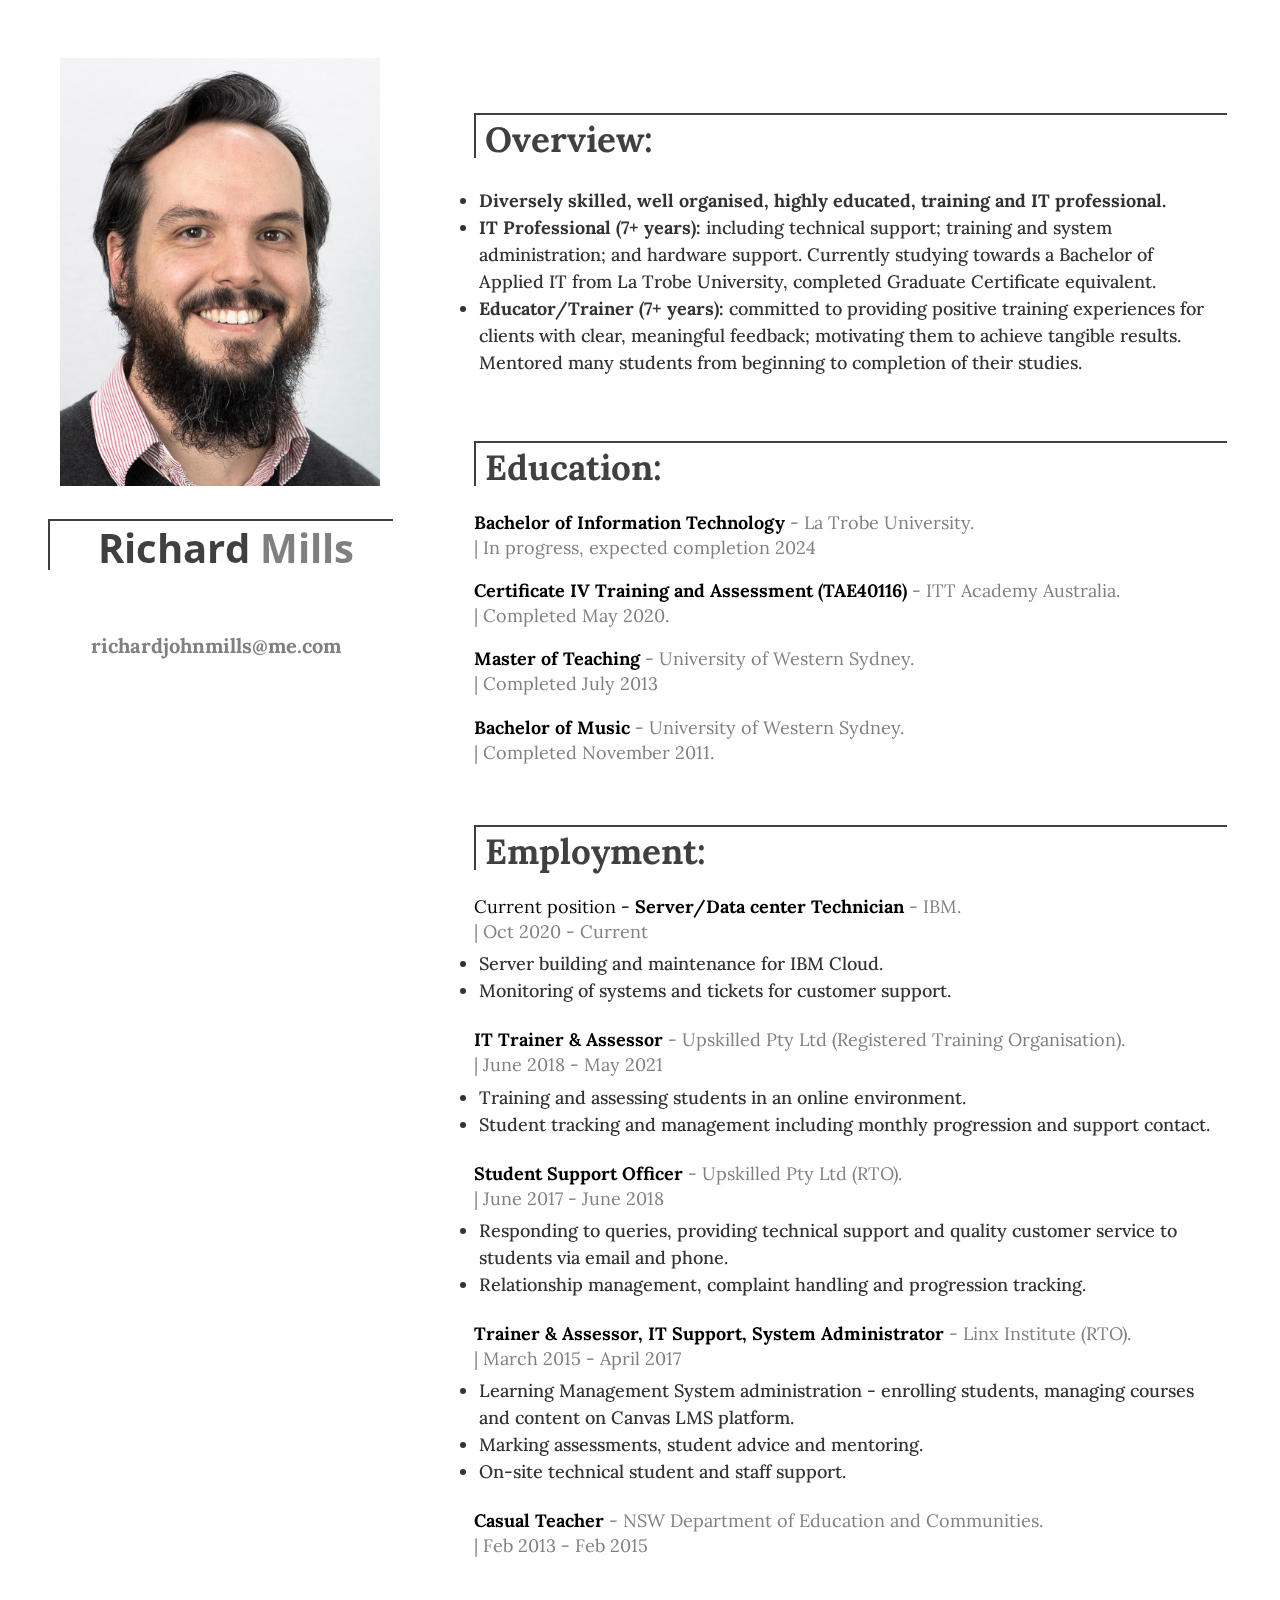
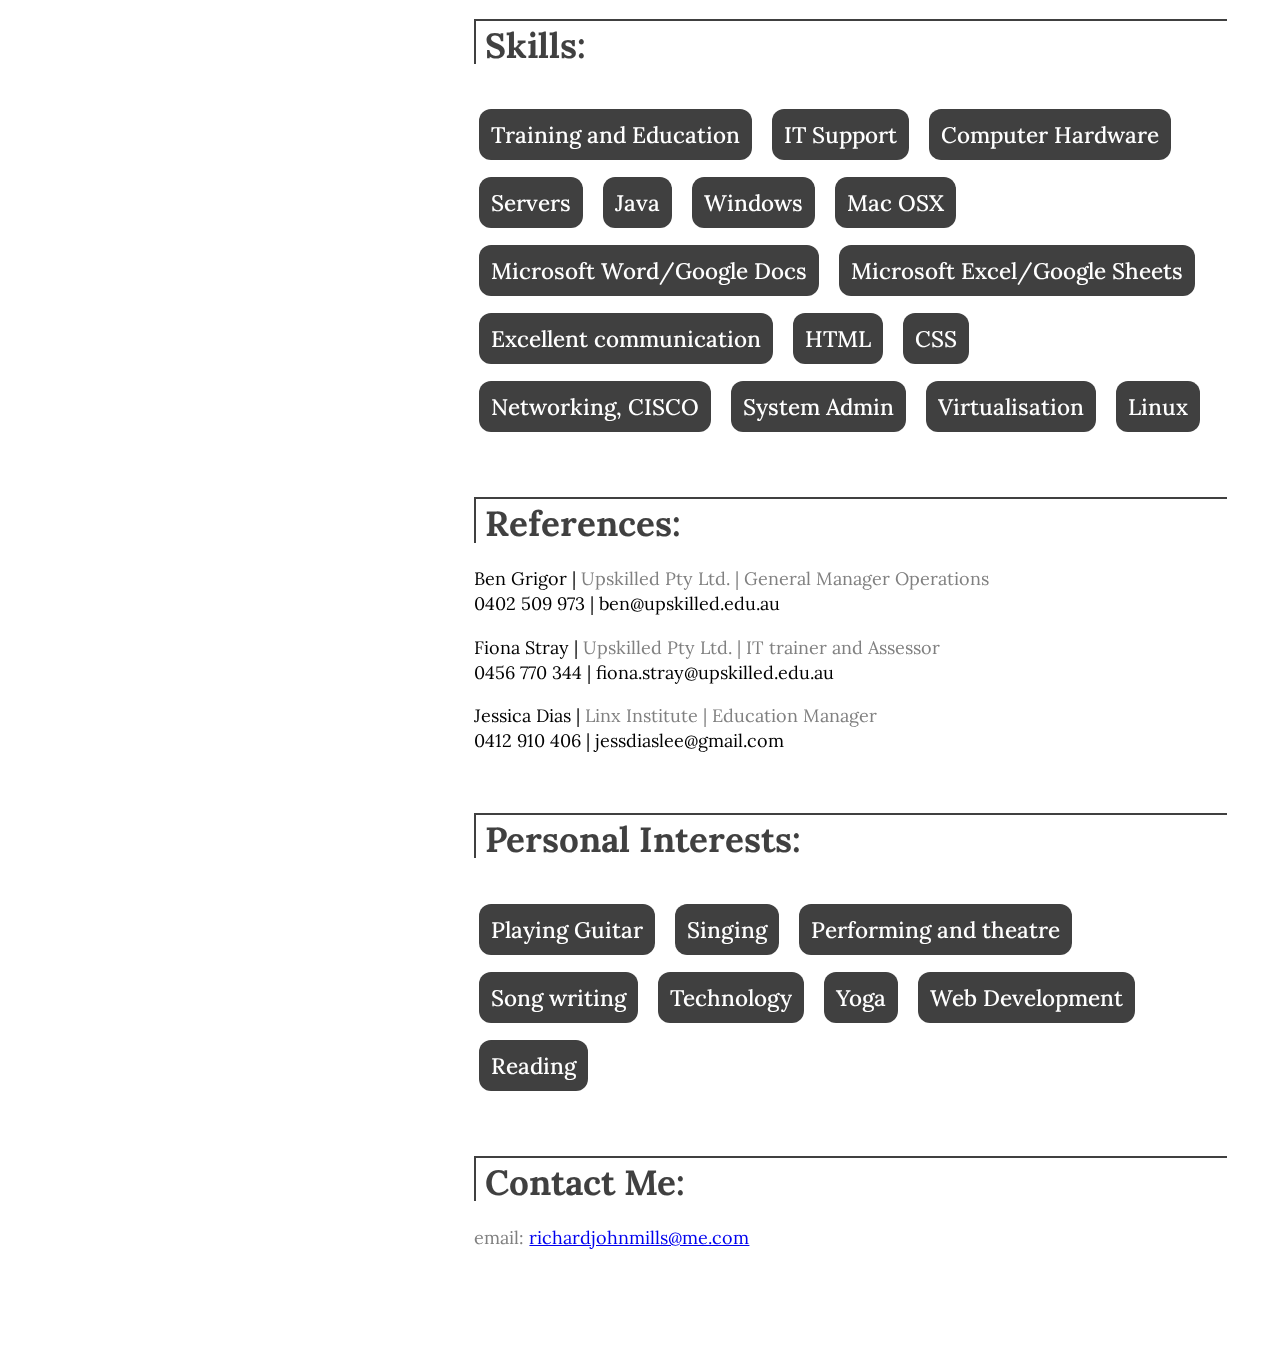
==== index.html @ 61fbcd10 "Commented out my resume word doc download part." ====
<!-- last update December 2022 -->

<!DOCTYPE html>

<html lang="en">

<head>
  <meta charset="utf-8">
  <title>Richard John Mills Resume</title>
  <meta name="description" content="Resume">
</head>
<link href="stylesheet.css" rel="stylesheet" media="screen">

<link
  href='https://fonts.googleapis.com/css?family=Lora:400,700,400italic|Open+Sans:300,400,500,700|Waiting+for+the+Sunrise|Shadows+Into+Light'
  rel='stylesheet' type='text/css'>


<!-- Left side menu -->
<div class="wrapper clearfix">

  <div class="left">
    <div class="me-img">
      <img src="images/headshot.jpg" alt="Richard Mills Headshot" width="100%" height="auto">
    </div>
    <div class="name-hero">
      <div class="name-text">
        <h1>&nbsp;Richard <em>Mills</em></h1><br>
        <p><strong>richardjohnmills@me.com</strong><br>
        </p>
      </div>
    </div>
  </div>

  <!-- Right side -->
  <div class="right">
    <div class="inner">

      <!-- General Overivew section -->
      <section>
        <h1>&nbsp;Overview:</h1>
        <ul>
          <li><strong>Diversely skilled, well organised, highly educated, training and IT professional.</strong></li>
          <li><strong>IT Professional (7+ years): </strong>including technical support; training and system
            administration; and hardware support. Currently studying towards a Bachelor of Applied IT from La Trobe University, completed
            Graduate Certificate equivalent.</li>
          <li><strong>Educator/Trainer (7+ years):</strong> committed to providing positive training experiences for
            clients with clear, meaningful feedback; motivating them to achieve tangible results. Mentored many students
            from beginning to completion of their studies.</li>
        </ul>
      </section>

      <!-- Education section -->
      <section>
        <h1>&nbsp;Education:</h1>
        <p><strong>Bachelor of Information Technology </strong><em>- La Trobe University.</em><br>
          <em>| In progress, expected completion 2024</em>
        </p>

        <p><strong>Certificate IV Training and Assessment (TAE40116) </strong><em>- ITT Academy Australia.</em><br>
          <em>| Completed May 2020.</em>
        </p>

        <p><strong>Master of Teaching</strong> <em>- University of Western Sydney.</em><br>
          <em>| Completed July 2013</em>
        </p>

        <p><strong>Bachelor of Music </strong><em>- University of Western Sydney.</em><br>
          <em>| Completed November 2011.</em>
        </p>
      </section>

      <!-- Employment/Career section -->
      <section>
        <h1>&nbsp;Employment:</h1>
        
        <p>Current position - <strong>Server/Data center Technician</strong><em> - IBM.<br>| Oct 2020 - Current</em>
          <ul>
          <li>Server building and maintenance for IBM Cloud.</li>
          <li>Monitoring of systems and tickets for customer support.</li>
          </ul> 

        <p><strong>IT Trainer & Assessor</strong><em> - Upskilled Pty Ltd (Registered Training Organisation).<br>| June
            2018 - May 2021</em>
        <ul>
          <li>Training and assessing students in an online environment.</li>
          <li>Student tracking and management including monthly progression and support contact.</li>
        </ul>

        <p><strong>Student Support Officer </strong><em> - Upskilled Pty Ltd (RTO).<br>| June 2017 - June 2018</em>
        <ul>
          <li>Responding to queries, providing technical support and quality customer service to students via email and
            phone.</li>
          <li>Relationship management, complaint handling and progression tracking.</li>
        </ul>

        <p><strong>Trainer & Assessor, IT Support, System Administrator</strong><em> - Linx Institute (RTO).<br>| March
            2015 - April 2017</em>
        <ul>
          <li>Learning Management System administration - enrolling students, managing courses and content on Canvas LMS
            platform. </li>
          <li>Marking assessments, student advice and mentoring.</li>
          <li>On-site technical student and staff support.</li>
        </ul>

        <p><strong> Casual Teacher</strong><em> - NSW Department of Education and Communities. <br>| Feb 2013 - Feb
            2015</em>
        <!-- <ul> Commented this out 
          <li>Classroom high school teacher. Face to face teaching, presentation and performance.</li>
          <li>Facilitating content in music, and other subjects including Textiles & Design, Maths, Drama, and
            Electronics.</li>
        </ul> -->

      </section>

      <!-- Technical skills section -->
      <section>
        <h1>&nbsp;Skills:</h1>
        <ul class="skill-set">
          <li>Training and Education</li>
          <li>IT Support</li>
          <li>Computer Hardware</li>
          <li>Servers</li>
          <li>Java</li>
          <li>Windows</li>
          <li>Mac OSX</li>
          <li>Microsoft Word/Google Docs</li>
          <li>Microsoft Excel/Google Sheets</li>
          <li>Excellent communication</li>
          <li>HTML</li>
          <li>CSS</li>
          <li>Networking, CISCO</li>
          <li>System Admin</li>
          <li>Virtualisation</li>
          <li>Linux</li>
        </ul>
      </section>

      <!-- References section -->
      <section>
        <h1>&nbsp;References:</h1>
        <p>Ben Grigor | <em>Upskilled Pty Ltd. | General Manager Operations</em><br>
          0402 509 973 | ben@upskilled.edu.au</p>

        <p>Fiona Stray | <em>Upskilled Pty Ltd. | IT trainer and Assessor</em><br>
          0456 770 344 | fiona.stray@upskilled.edu.au</p>

        <p>Jessica Dias | <em>Linx Institute | Education Manager </em><br>
          0412 910 406 | jessdiaslee@gmail.com</p>

      </section>

      <!-- Personal Interest section -->
      <section>
        <h1>&nbsp;Personal Interests:</h1>
        <ul class="skill-set">
          <li>Playing Guitar</li>
          <li>Singing</li>
          <li>Performing and theatre</li>
          <li>Song writing</li>
          <li>Technology</li>
          <li>Yoga</li>
          <li>Web Development</li>
          <li>Reading</li>
        </ul>
      </section>

      <!-- Contact Me section -->
      <section>
        <h1>&nbsp;Contact Me:</h1>
        <p><em>email: </em><a href="mailto:richardjohnmills@me.com? subject=Hello from your resume website">
            <email>richardjohnmills@me.com</email>
          </a></p>
        <ul class="skill-set">
          <!-- <a href="/resume/Richard-Mills_Resume.pdf" download>
            <li>Click here to download my resume</li>
          </a> -->
        </ul>
      </section>
    </div>
  </div>
</div>
---- stylesheet.css ----
/* https://codepen.io/anthonyadamski/pen/ukghm */

*, *:before, *:after {
  -moz-box-sizing: border-box; -webkit-box-sizing: border-box; box-sizing: border-box;
 }

html
{
	font-size:100%;
}

body
{
	-webkit-font-smoothing:antialiased;
	color:#333332;
	font-family:Lora, serif;
	font-size:18px;
	font-weight:400;
	line-height:1.4;
	text-rendering:optimizeLegibility;
}

.skill-set li:hover
{
	background:black;
}

h1
{
	color:rgba(0,0,0,.75);
    border-top: 2.8px solid rgba(0,0,0,.75);
    border-left: 2.8px solid rgba(0,0,0,.75);
    width: 100%;
    height: 1.289em;
    
}

.wrapper
{
	height:100%;
}

.left
{
    /*
	background-color:rgba(0,0,0,.025);
	border-right:1px solid rgba(0,0,0,.05);
    */
	float:right;
	height:50%;
	margin-left:-1px;
	min-width:256px;
	position:fixed;
	width:33.33%;
  
}

.right
{
	float:right;
	height:100%;
	position:relative;
	width:66.66%;
}


.name-hero
{
	background:rgba(0,0,0,.001);
	bottom:0;
	height:190px;
	left:0;
	margin:auto;
	position:static;
	right:0;
	top:0;
	width:85%;
}

.me-img
{
	border-radius:100%;
	margin:auto;
    margin-top: 50px;
	position: relative;
    display: block;
	max-width: 75%;
    height: auto;
}

.name-hero h1
{
	font-family:Open Sans, sans-serif;
	font-size: 2.2em;
	text-align:center;
}

.name-hero h1 em
{
    color:grey;
	font-style: normal;
	font-weight:700;
}

.name-hero p
{
	color: grey;
	font-size:1.115em;
	line-height:2;
	margin:4px 8px 0 0;
	text-align:center;
}

.name-hero .name-text
{
	margin:0 auto;
	width:95%;
}

.inner
{
	margin:0 auto;
	max-width:975px;
	padding:2.5em;
}

.inner h1
{
	font-size:1.95em;
}

.inner p
{
	color: black;
    margin-bottom: auto;
    font-style:normal;
}

.inner p em
{
	color: gray;
	font-style: normal;
}

.inner section
{
	margin:60px auto;
}

ul
{
	list-style-type:disc;
	margin-top: 1px;
	max-width: 825px;
	padding: 5px;
    line-height: 1.5em;
    font-weight: 500;
}

.skill-set li
{
	background:rgba(0,0,0,.75);
	border-radius: 12px;
	color: white;
	display: inline-block;
	list-style: none;
	margin: 17px 15px 0 0;
	padding: 12px;
	text-align: justify;
    font-size: 1.25em;
}

@media screen and (max-width: 61.25em) {
	.right,.left
	{
		float:none;
        position:relative !important;
		width:99%;
        min-height:400px;
	}
    .me-img 
    {
        max-width: 60%;
    }
    .name-hero p {
        font-size: 1.5em;
    }
    .skill-set li{
        font-size: 1.445em;
    }
}

@media screen and (max-width: 75em) {
    body
{ font-size:1.2em;}
}

@media screen and (max-width: 60em) {
    body
{ font-size:1.4em;}
}
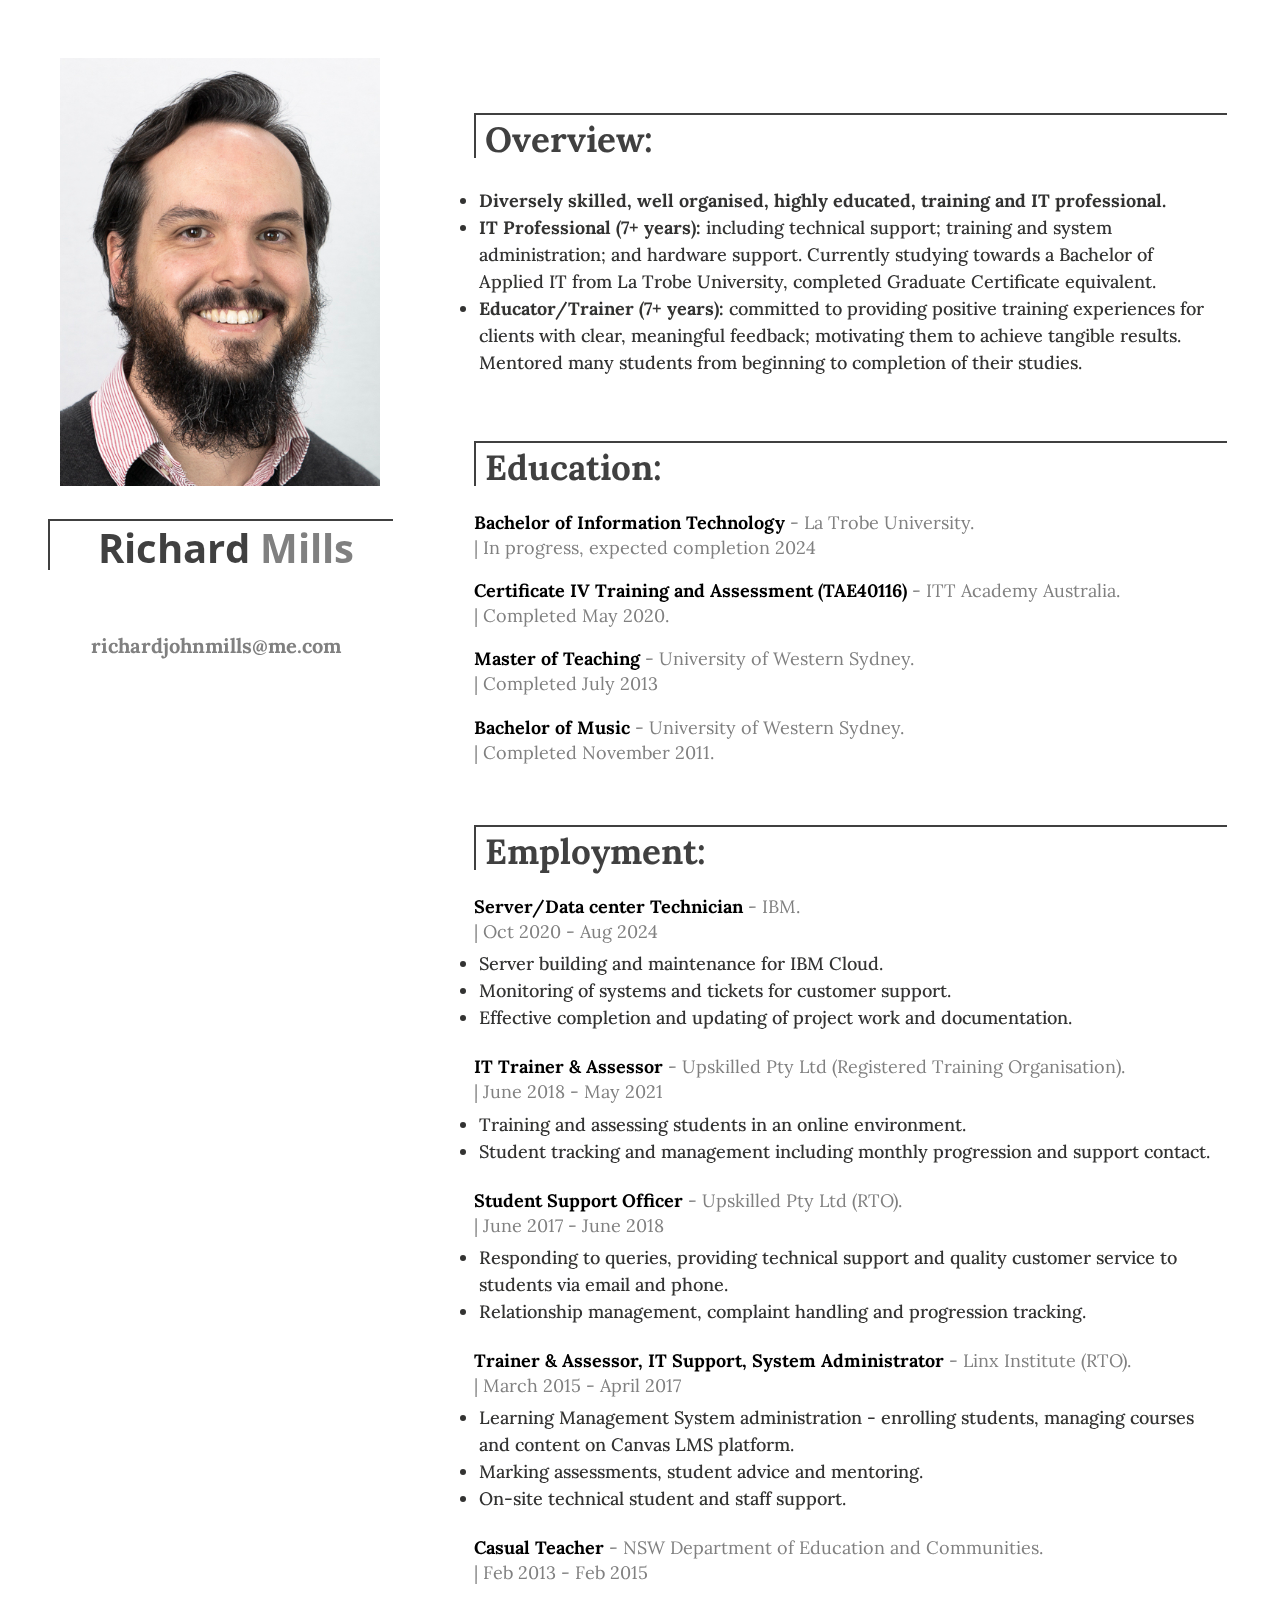
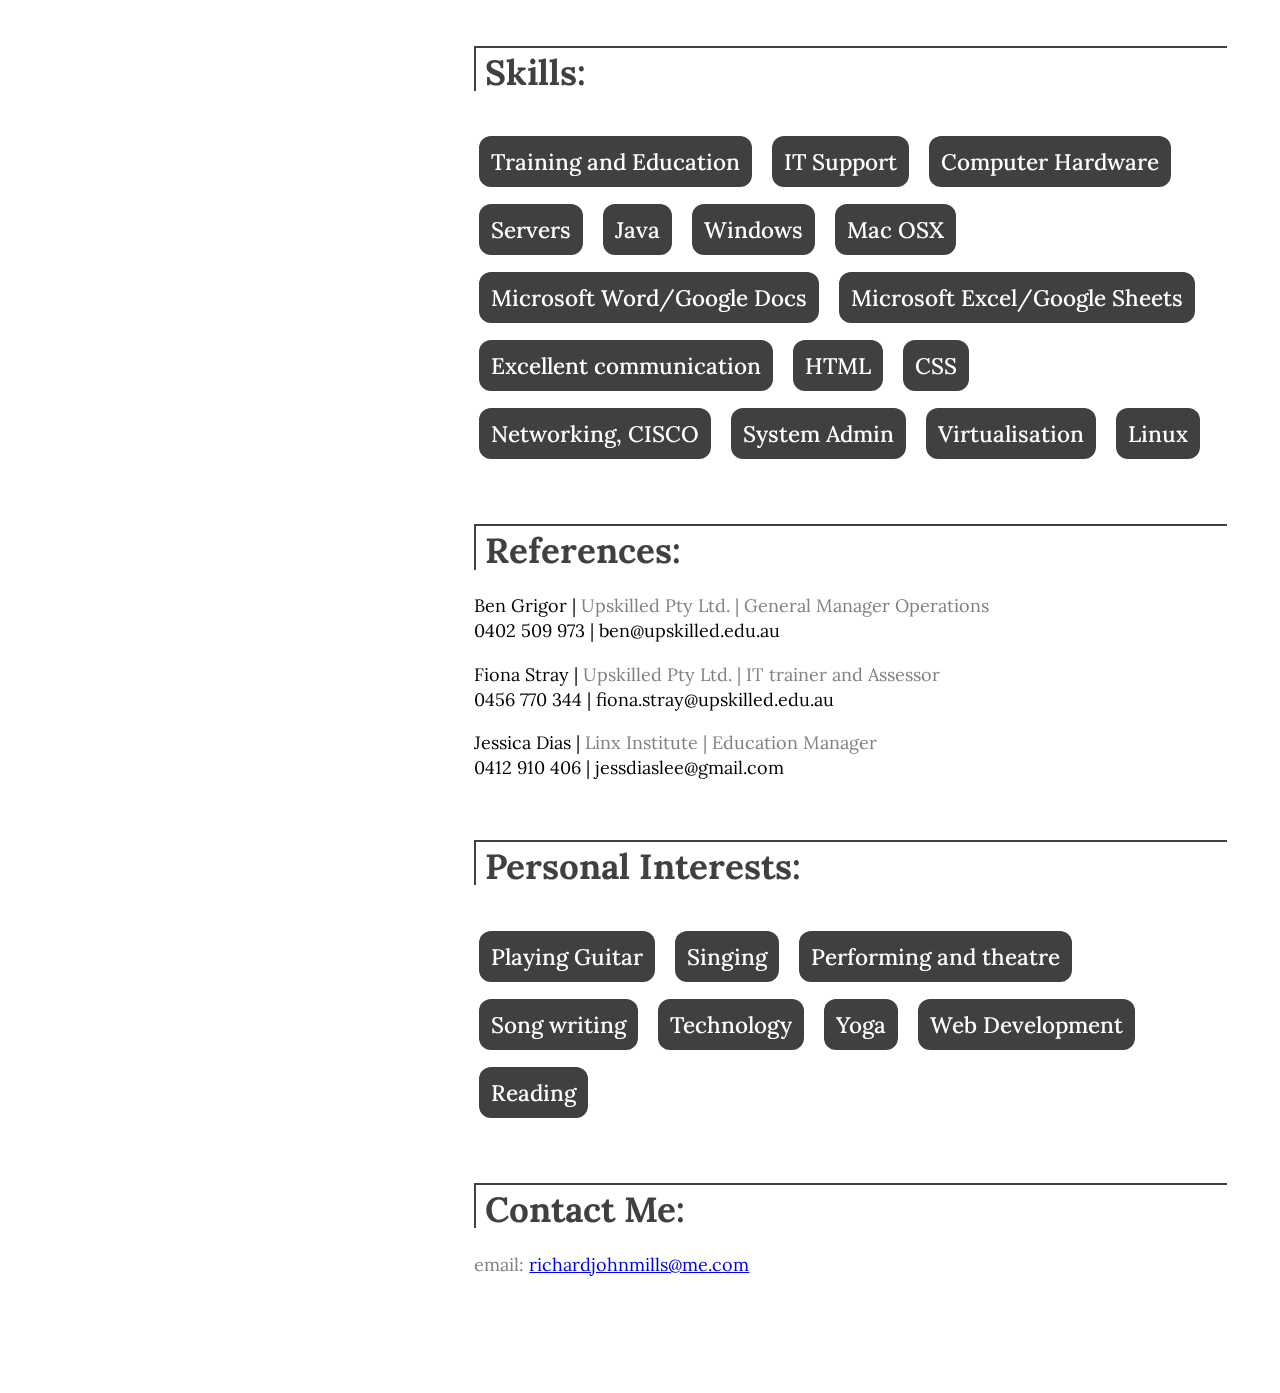
==== commit 7756b410: "Update index.html" ====
--- a/index.html
+++ b/index.html
@@ -74,10 +74,11 @@
       <section>
         <h1>&nbsp;Employment:</h1>
         
-        <p>Current position - <strong>Server/Data center Technician</strong><em> - IBM.<br>| Oct 2020 - Current</em>
+        <p><strong>Server/Data center Technician</strong><em> - IBM.<br>| Oct 2020 - Aug 2024</em>
           <ul>
           <li>Server building and maintenance for IBM Cloud.</li>
           <li>Monitoring of systems and tickets for customer support.</li>
+          <li>Effective completion and updating of project work and documentation.</li>
           </ul> 
 
         <p><strong>IT Trainer & Assessor</strong><em> - Upskilled Pty Ltd (Registered Training Organisation).<br>| June
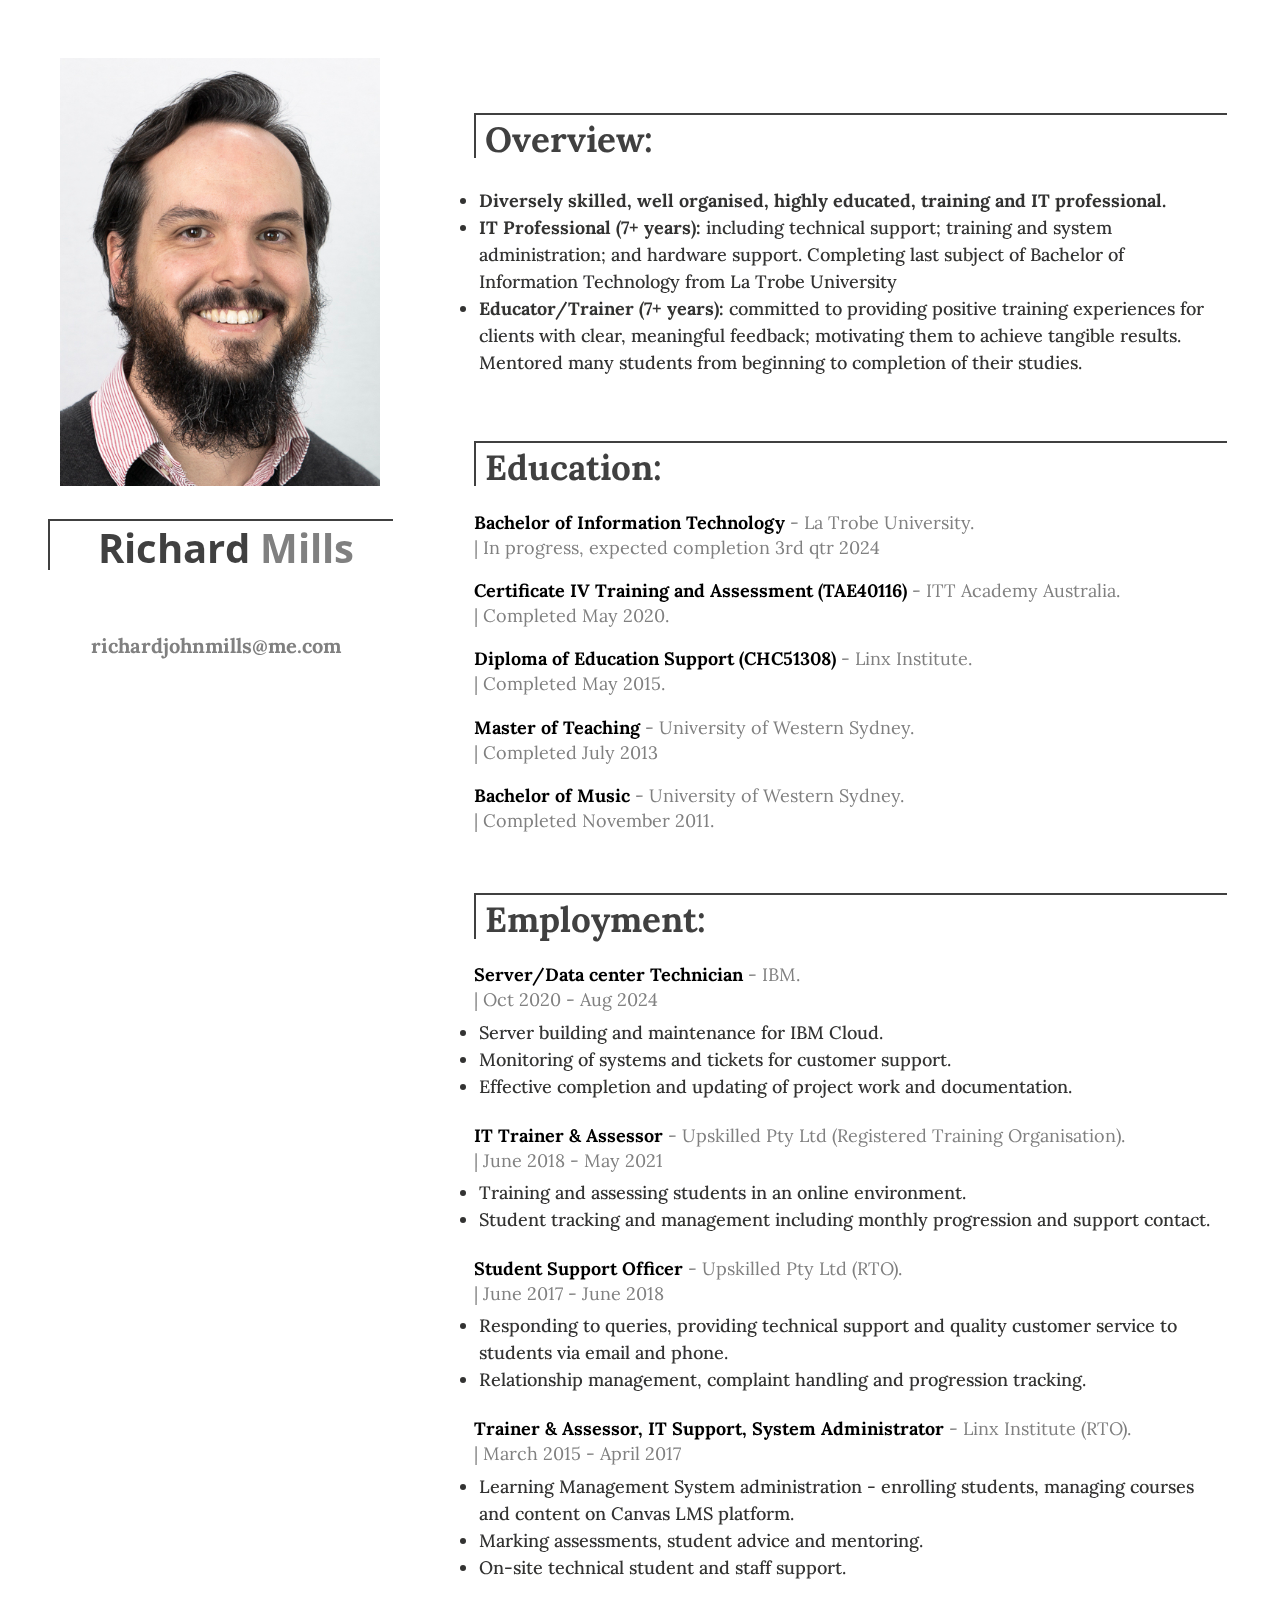
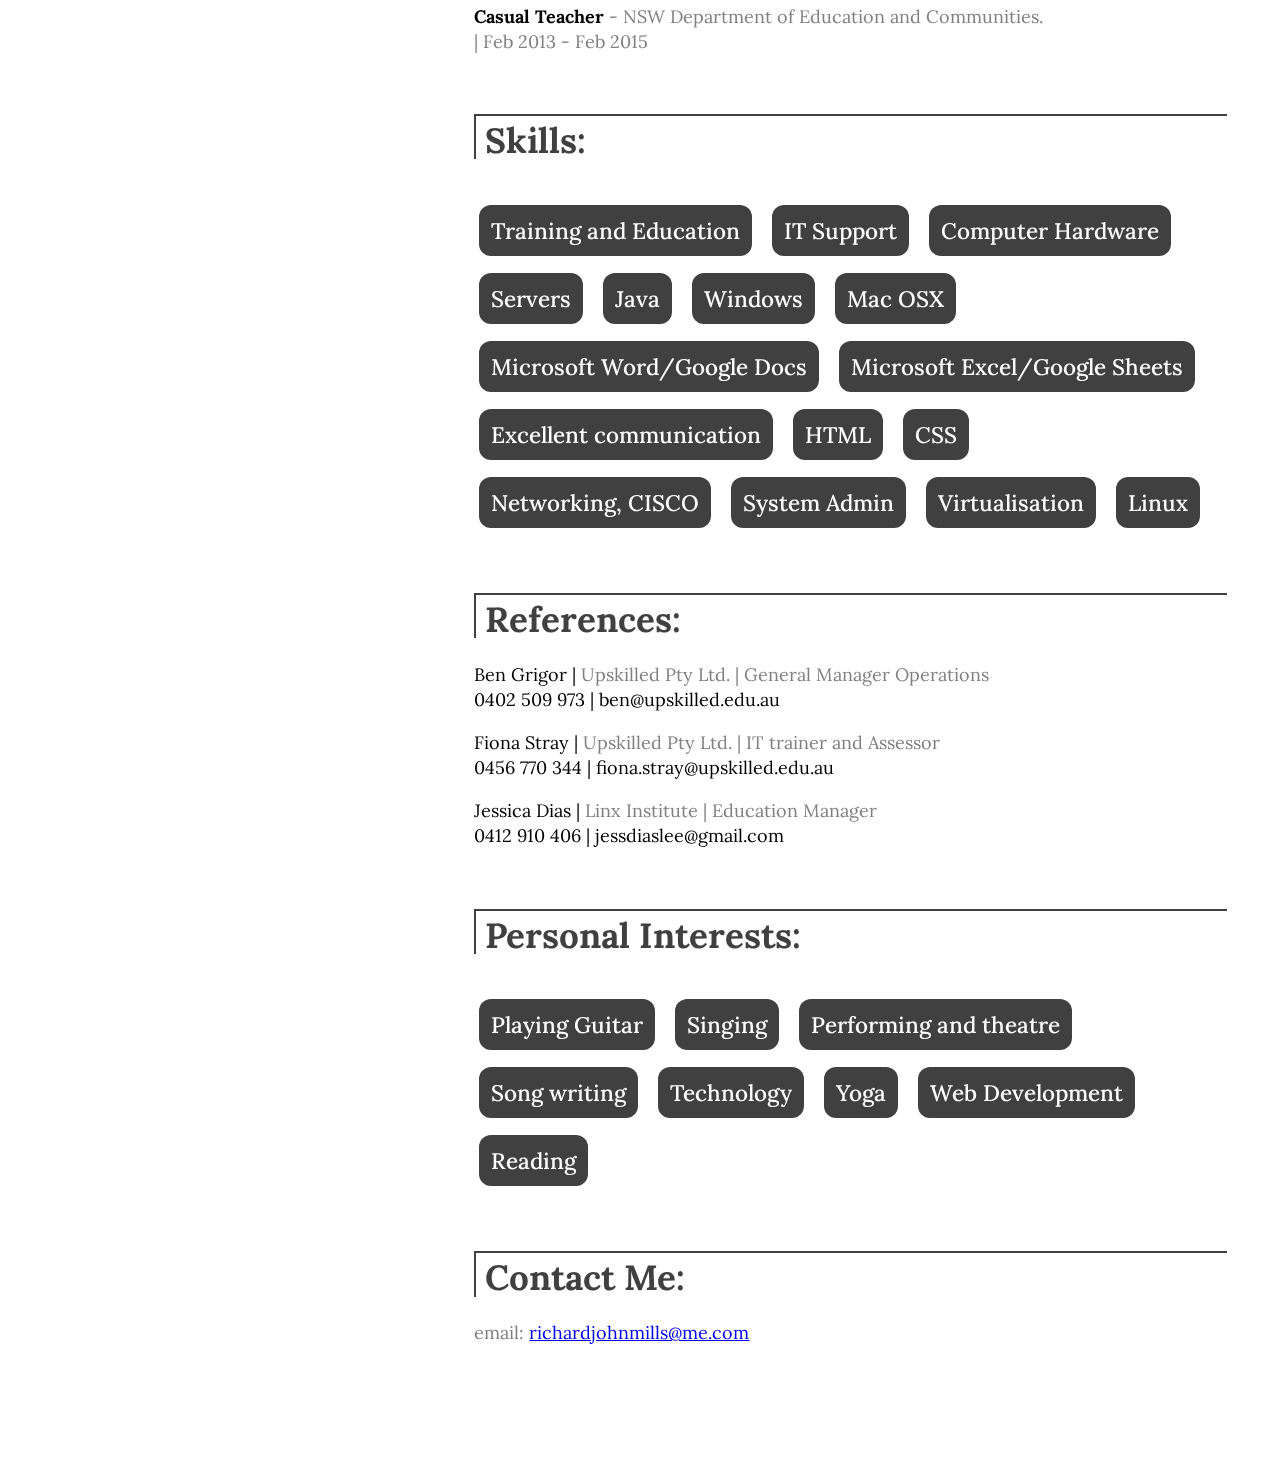
==== commit 79b251b2: "Update index.html" ====
--- a/index.html
+++ b/index.html
@@ -1,4 +1,4 @@
-<!-- last update December 2022 -->
+<!-- last update September 26th 2024 -->
 
 <!DOCTYPE html>
 
@@ -42,8 +42,7 @@
         <ul>
           <li><strong>Diversely skilled, well organised, highly educated, training and IT professional.</strong></li>
           <li><strong>IT Professional (7+ years): </strong>including technical support; training and system
-            administration; and hardware support. Currently studying towards a Bachelor of Applied IT from La Trobe University, completed
-            Graduate Certificate equivalent.</li>
+            administration; and hardware support. Completing last subject of Bachelor of Information Technology from La Trobe University</li>
           <li><strong>Educator/Trainer (7+ years):</strong> committed to providing positive training experiences for
             clients with clear, meaningful feedback; motivating them to achieve tangible results. Mentored many students
             from beginning to completion of their studies.</li>
@@ -54,11 +53,15 @@
       <section>
         <h1>&nbsp;Education:</h1>
         <p><strong>Bachelor of Information Technology </strong><em>- La Trobe University.</em><br>
-          <em>| In progress, expected completion 2024</em>
+          <em>| In progress, expected completion 3rd qtr 2024</em>
         </p>
 
         <p><strong>Certificate IV Training and Assessment (TAE40116) </strong><em>- ITT Academy Australia.</em><br>
           <em>| Completed May 2020.</em>
+        </p>
+
+        <p><strong>Diploma of Education Support (CHC51308) </strong><em>- Linx Institute.</em><br>
+          <em>| Completed May 2015.</em>
         </p>
 
         <p><strong>Master of Teaching</strong> <em>- University of Western Sydney.</em><br>
@@ -173,7 +176,7 @@
             <email>richardjohnmills@me.com</email>
           </a></p>
         <ul class="skill-set">
-          <!-- <a href="/resume/Richard-Mills_Resume.pdf" download>
+          <!-- <a href="" download>
             <li>Click here to download my resume</li>
           </a> -->
         </ul>
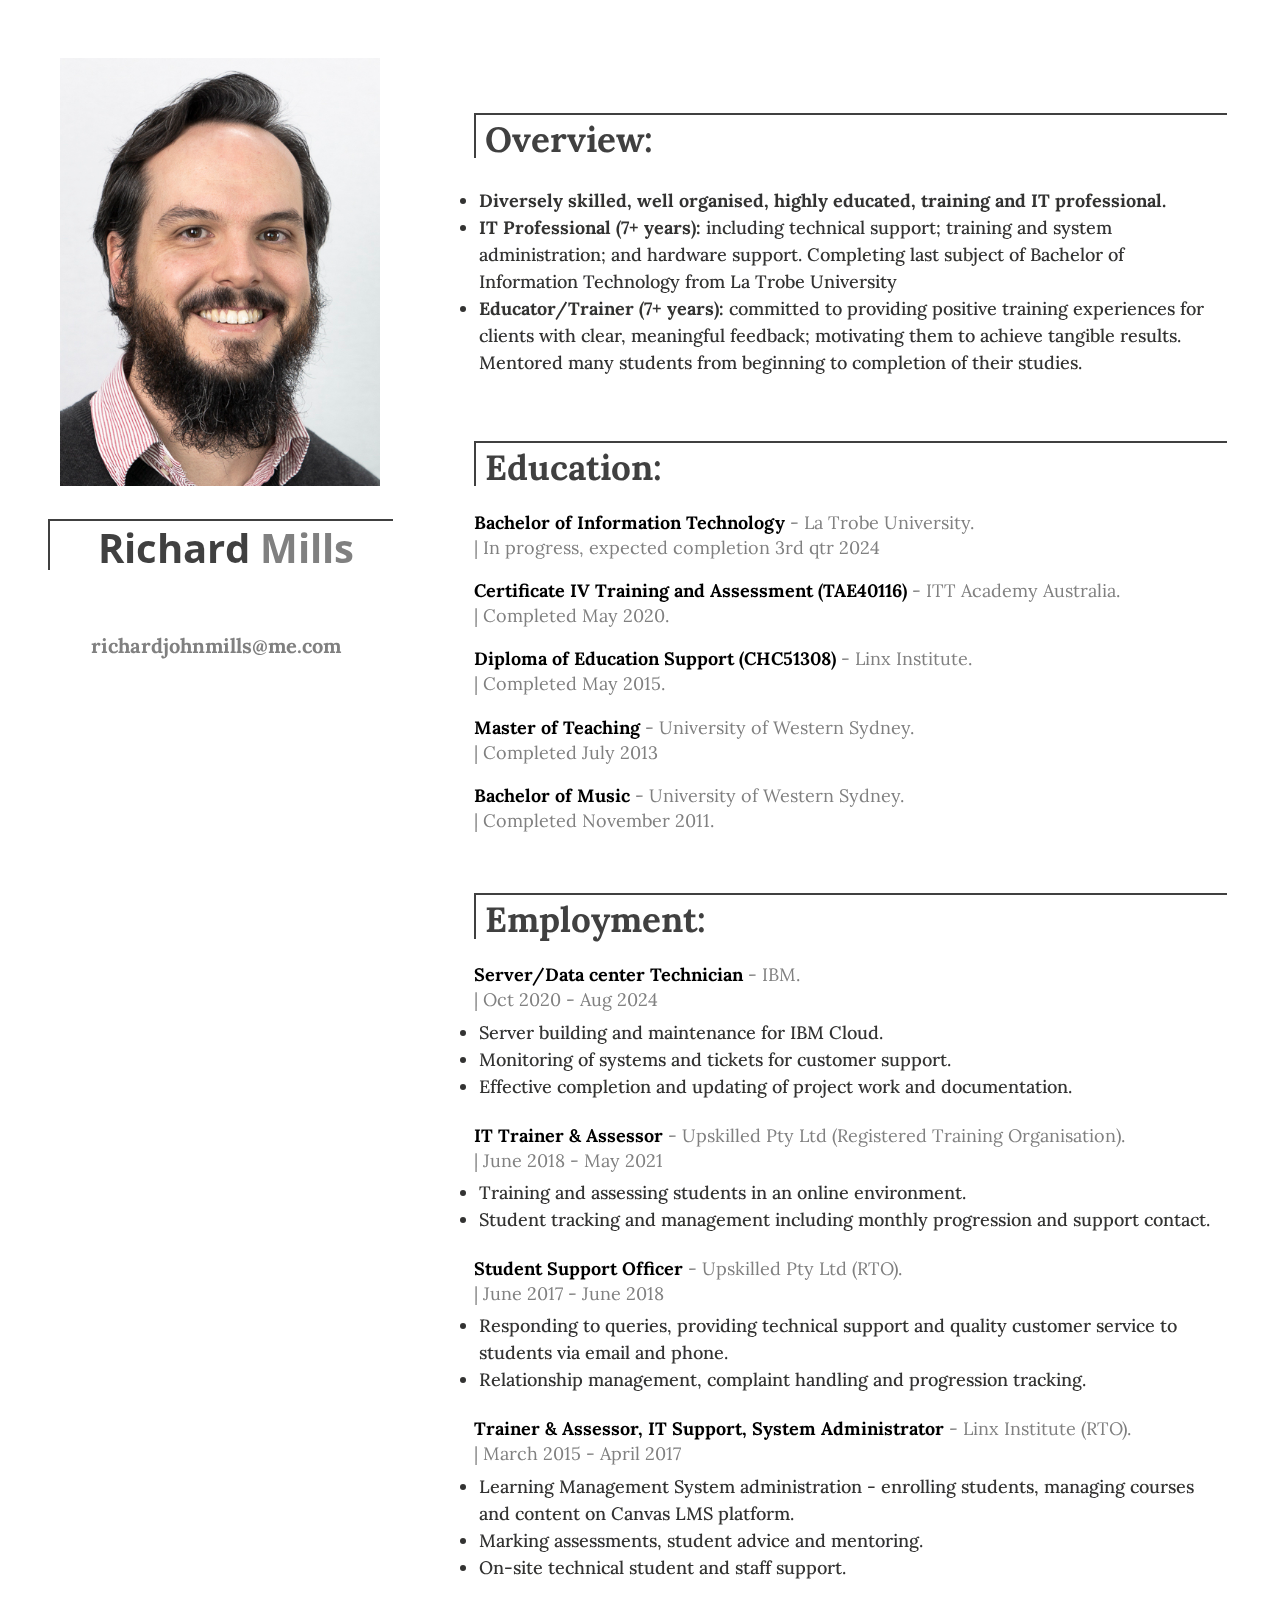
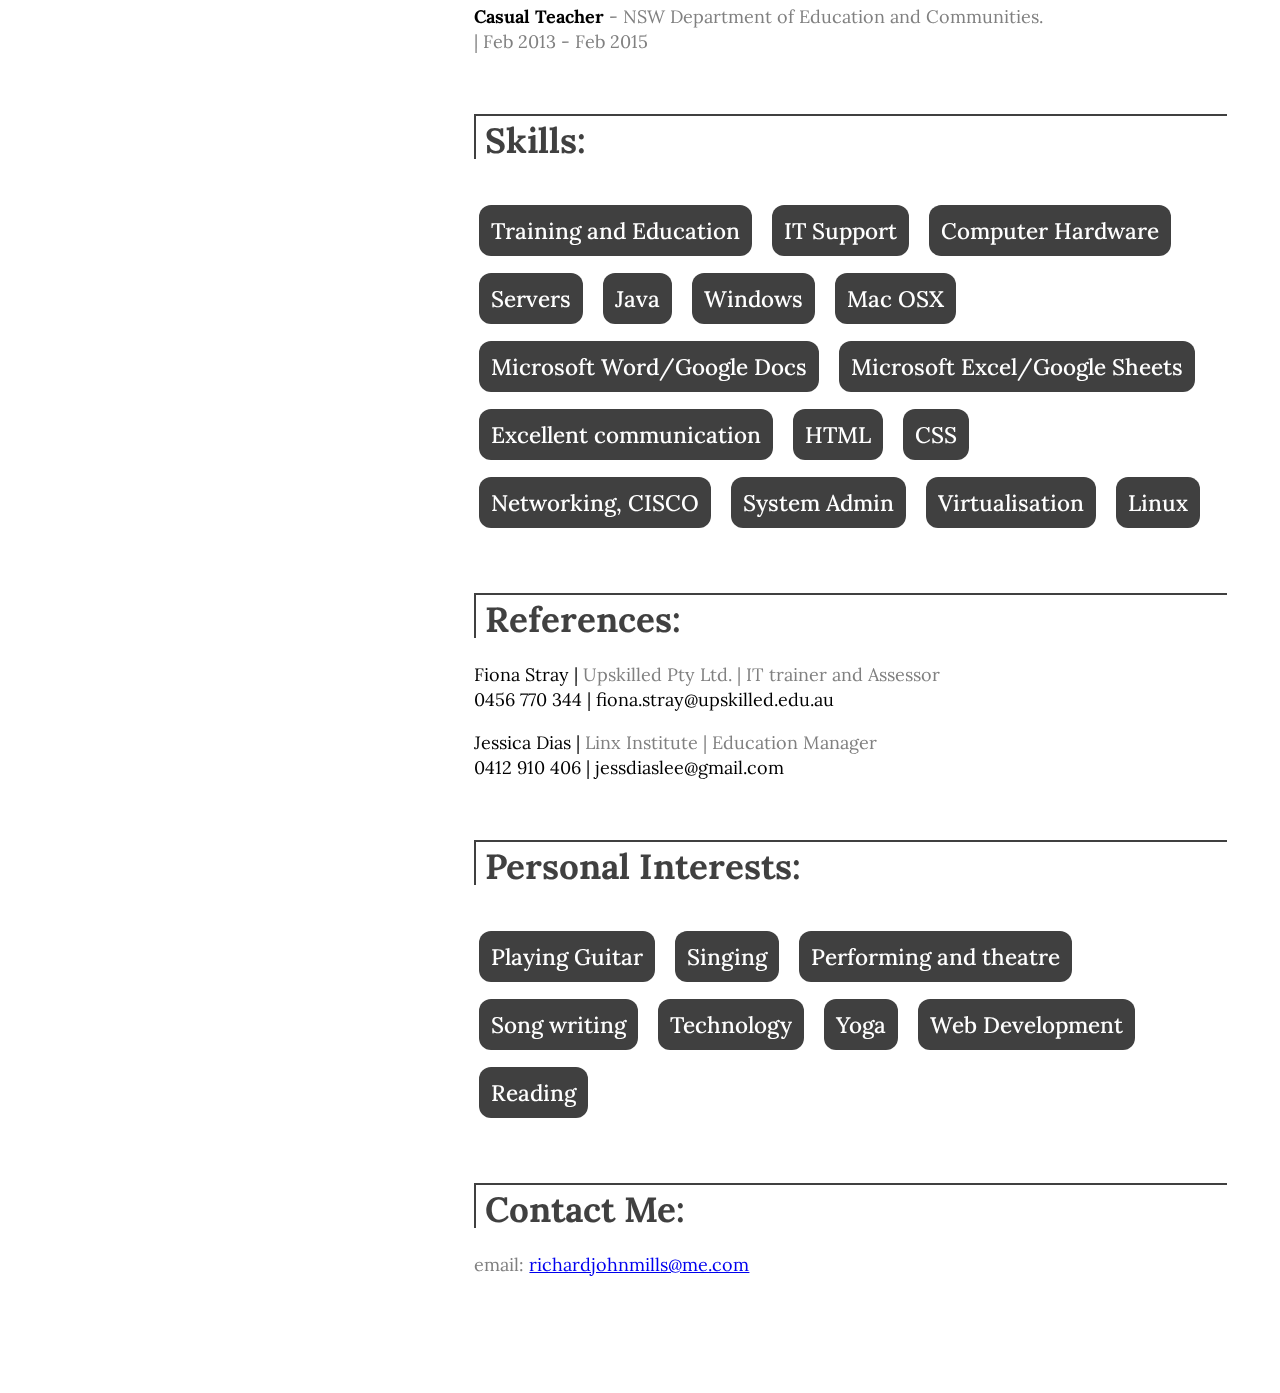
==== commit dd2c42e1: "Update index.html" ====
--- a/index.html
+++ b/index.html
@@ -143,8 +143,11 @@
       <!-- References section -->
       <section>
         <h1>&nbsp;References:</h1>
-        <p>Ben Grigor | <em>Upskilled Pty Ltd. | General Manager Operations</em><br>
-          0402 509 973 | ben@upskilled.edu.au</p>
+        <!-- <p>Ben G | <em>Upskilled Pty Ltd. | General Manager Operations</em><br>
+          0402 509 973 | ben@upskilled.edu.au</p> -->
+        
+        <!-- <p>Damien M | <em> Direct Manager at IBM</em><br>
+           | d@outlook.com</p> -->
 
         <p>Fiona Stray | <em>Upskilled Pty Ltd. | IT trainer and Assessor</em><br>
           0456 770 344 | fiona.stray@upskilled.edu.au</p>
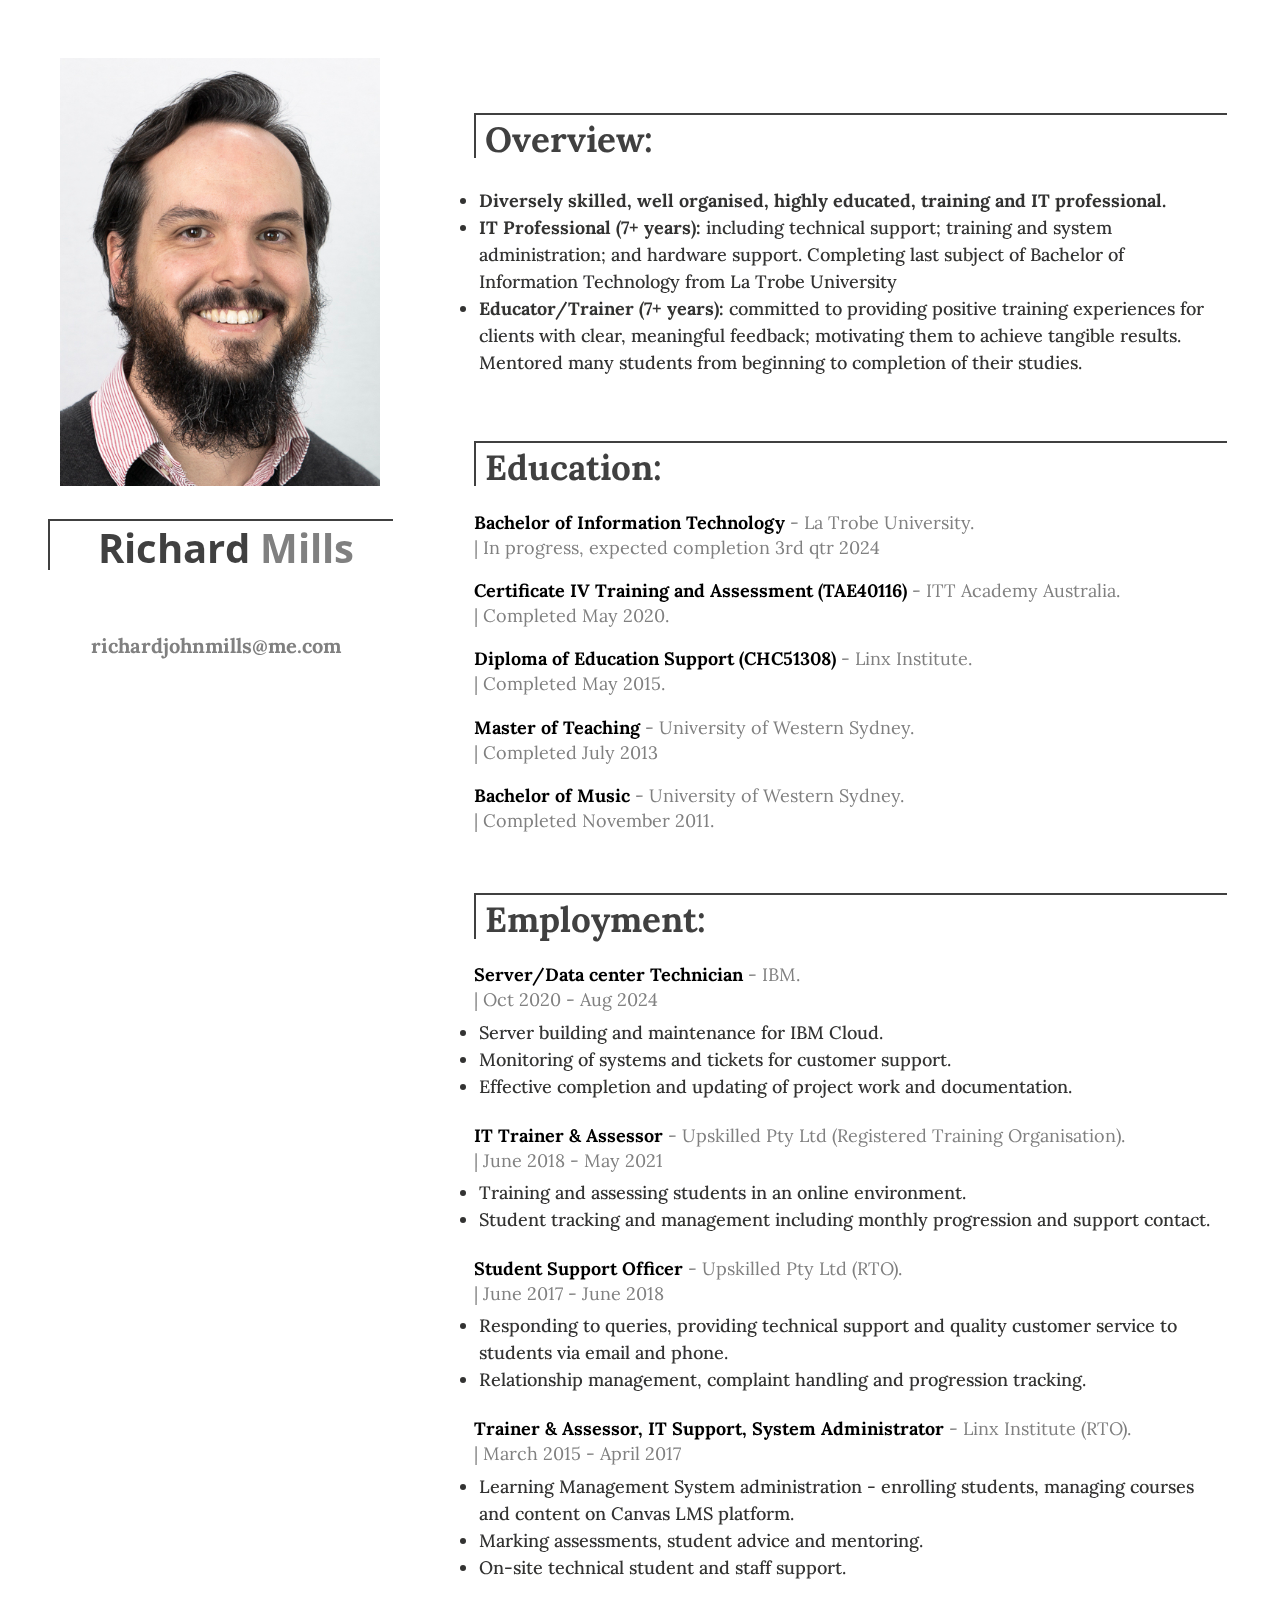
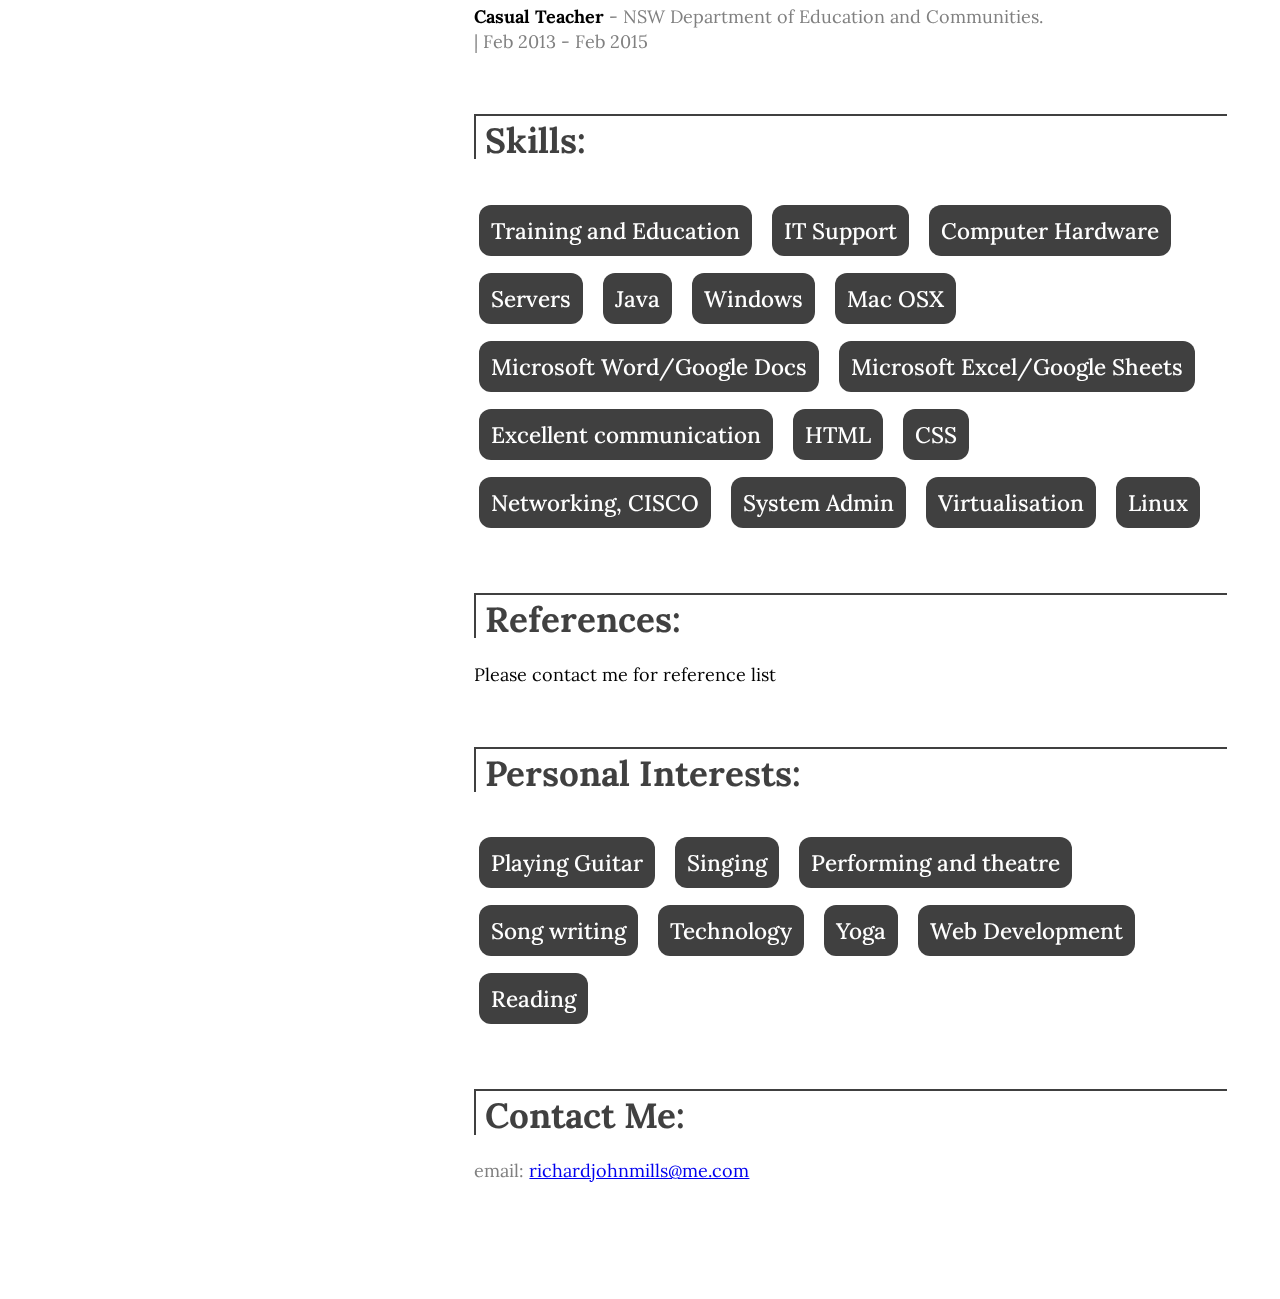
==== commit 008f3c3d: "Update index.html" ====
--- a/index.html
+++ b/index.html
@@ -143,17 +143,19 @@
       <!-- References section -->
       <section>
         <h1>&nbsp;References:</h1>
+        <p>Please contact me for reference list</p>
+        
         <!-- <p>Ben G | <em>Upskilled Pty Ltd. | General Manager Operations</em><br>
           0402 509 973 | ben@upskilled.edu.au</p> -->
         
         <!-- <p>Damien M | <em> Direct Manager at IBM</em><br>
            | d@outlook.com</p> -->
 
-        <p>Fiona Stray | <em>Upskilled Pty Ltd. | IT trainer and Assessor</em><br>
-          0456 770 344 | fiona.stray@upskilled.edu.au</p>
+        <!-- <p>Fiona Stray | <em>Upskilled Pty Ltd. | IT trainer and Assessor</em><br>
+          0456 770 344 | fiona.stray@upskilled.edu.au</p> -->
 
-        <p>Jessica Dias | <em>Linx Institute | Education Manager </em><br>
-          0412 910 406 | jessdiaslee@gmail.com</p>
+        <!-- <p>Jessica Dias | <em>Linx Institute | Education Manager </em><br>
+          0412 910 406 | jessdiaslee@gmail.com</p> -->
 
       </section>
 
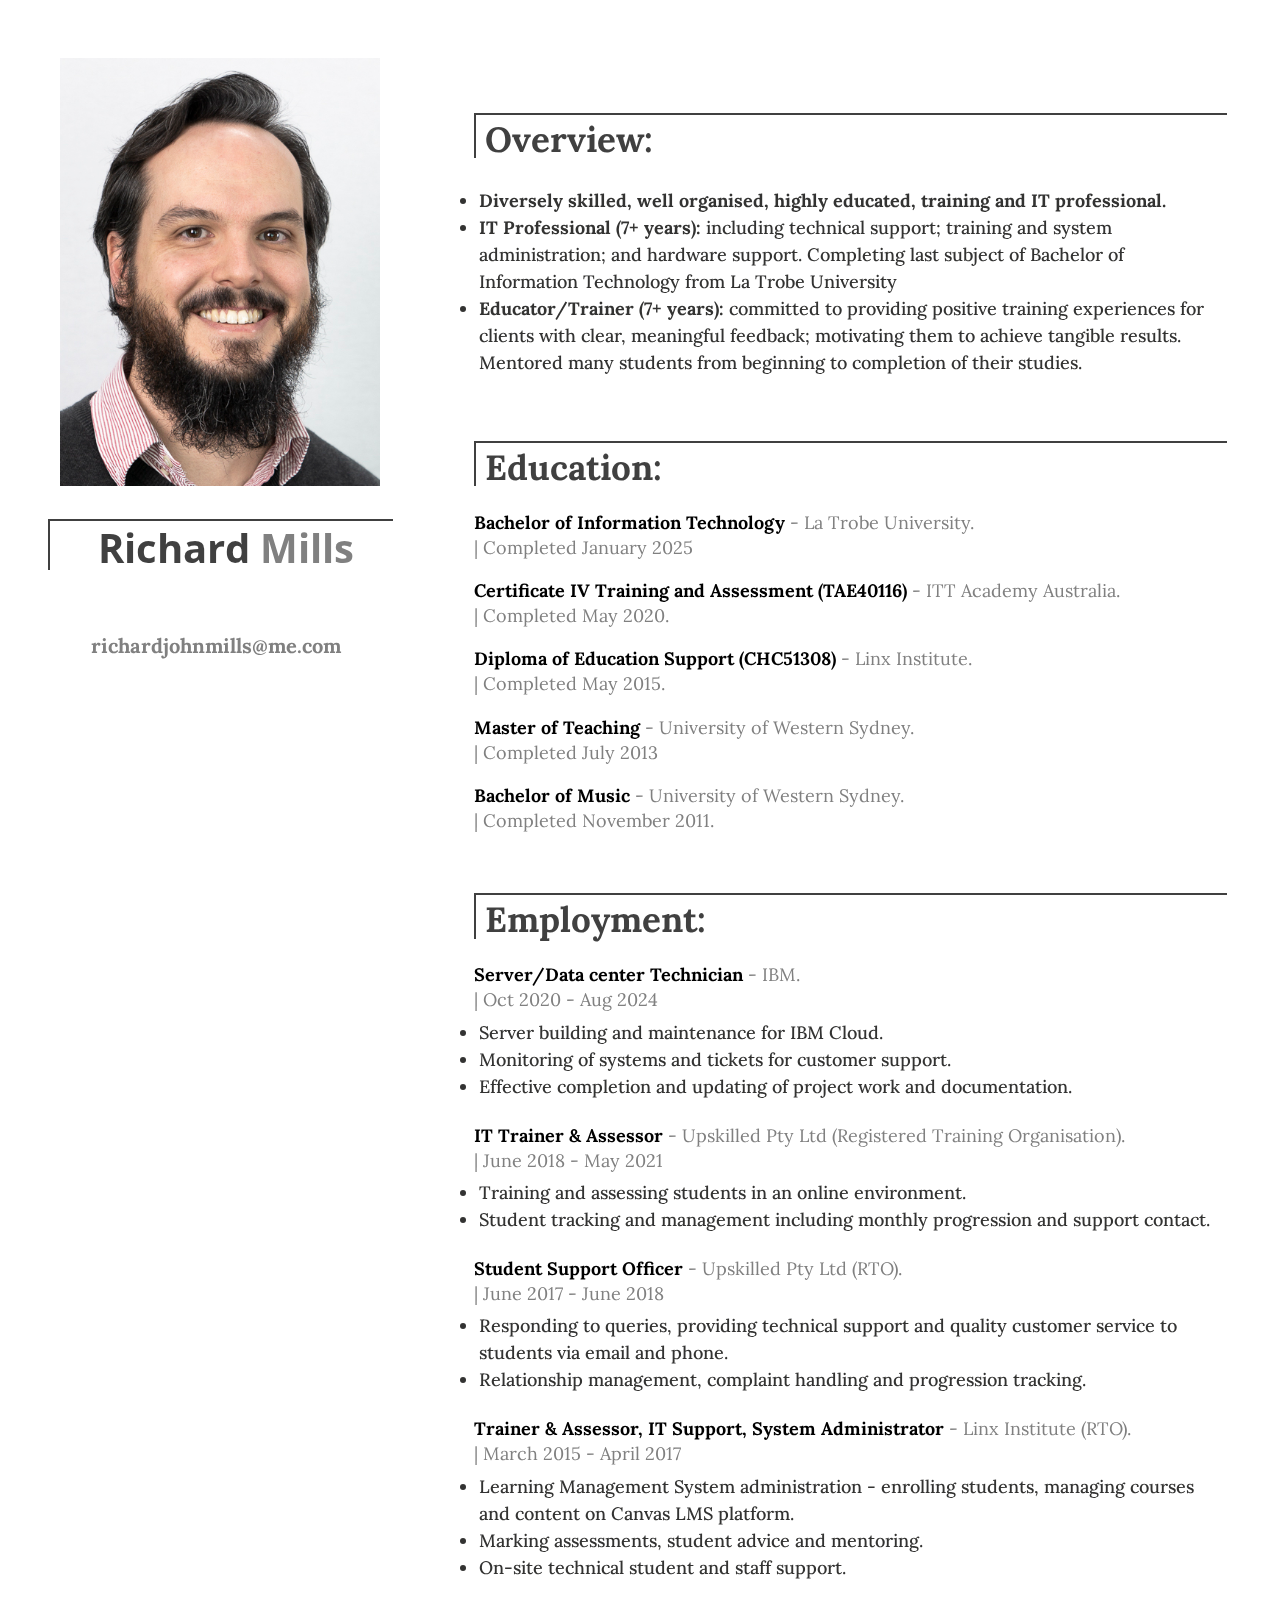
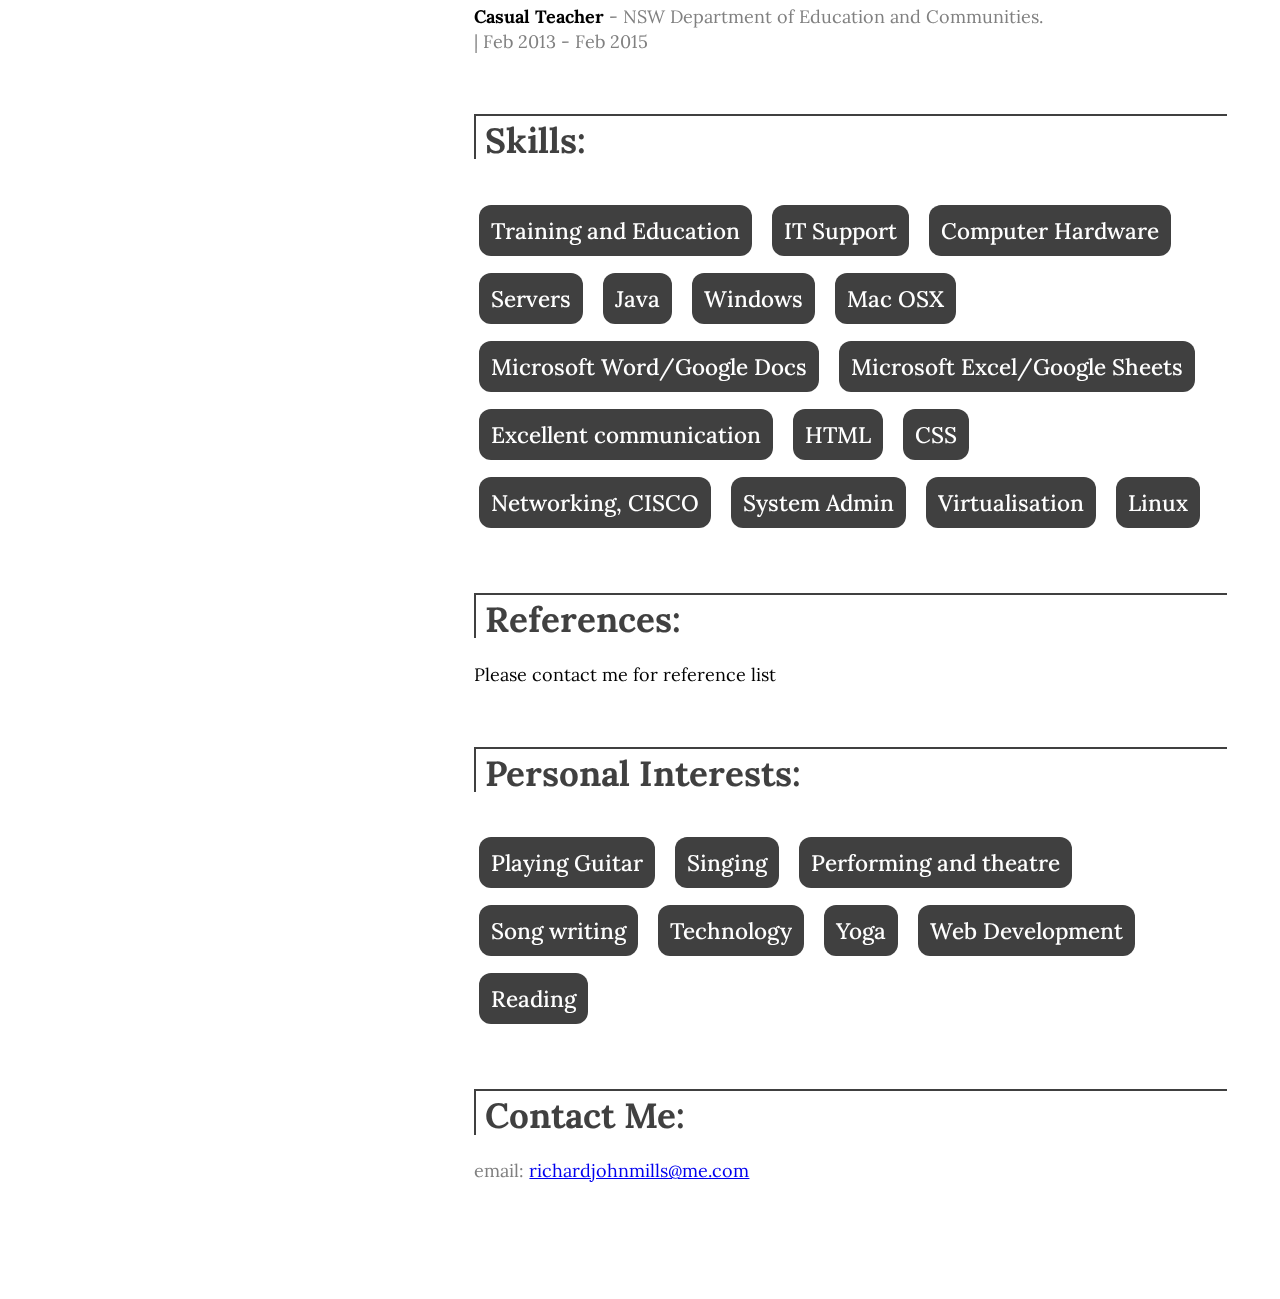
==== commit 11b93b22: "Update index.html" ====
--- a/index.html
+++ b/index.html
@@ -53,7 +53,7 @@
       <section>
         <h1>&nbsp;Education:</h1>
         <p><strong>Bachelor of Information Technology </strong><em>- La Trobe University.</em><br>
-          <em>| In progress, expected completion 3rd qtr 2024</em>
+          <em>| Completed January 2025</em>
         </p>
 
         <p><strong>Certificate IV Training and Assessment (TAE40116) </strong><em>- ITT Academy Australia.</em><br>
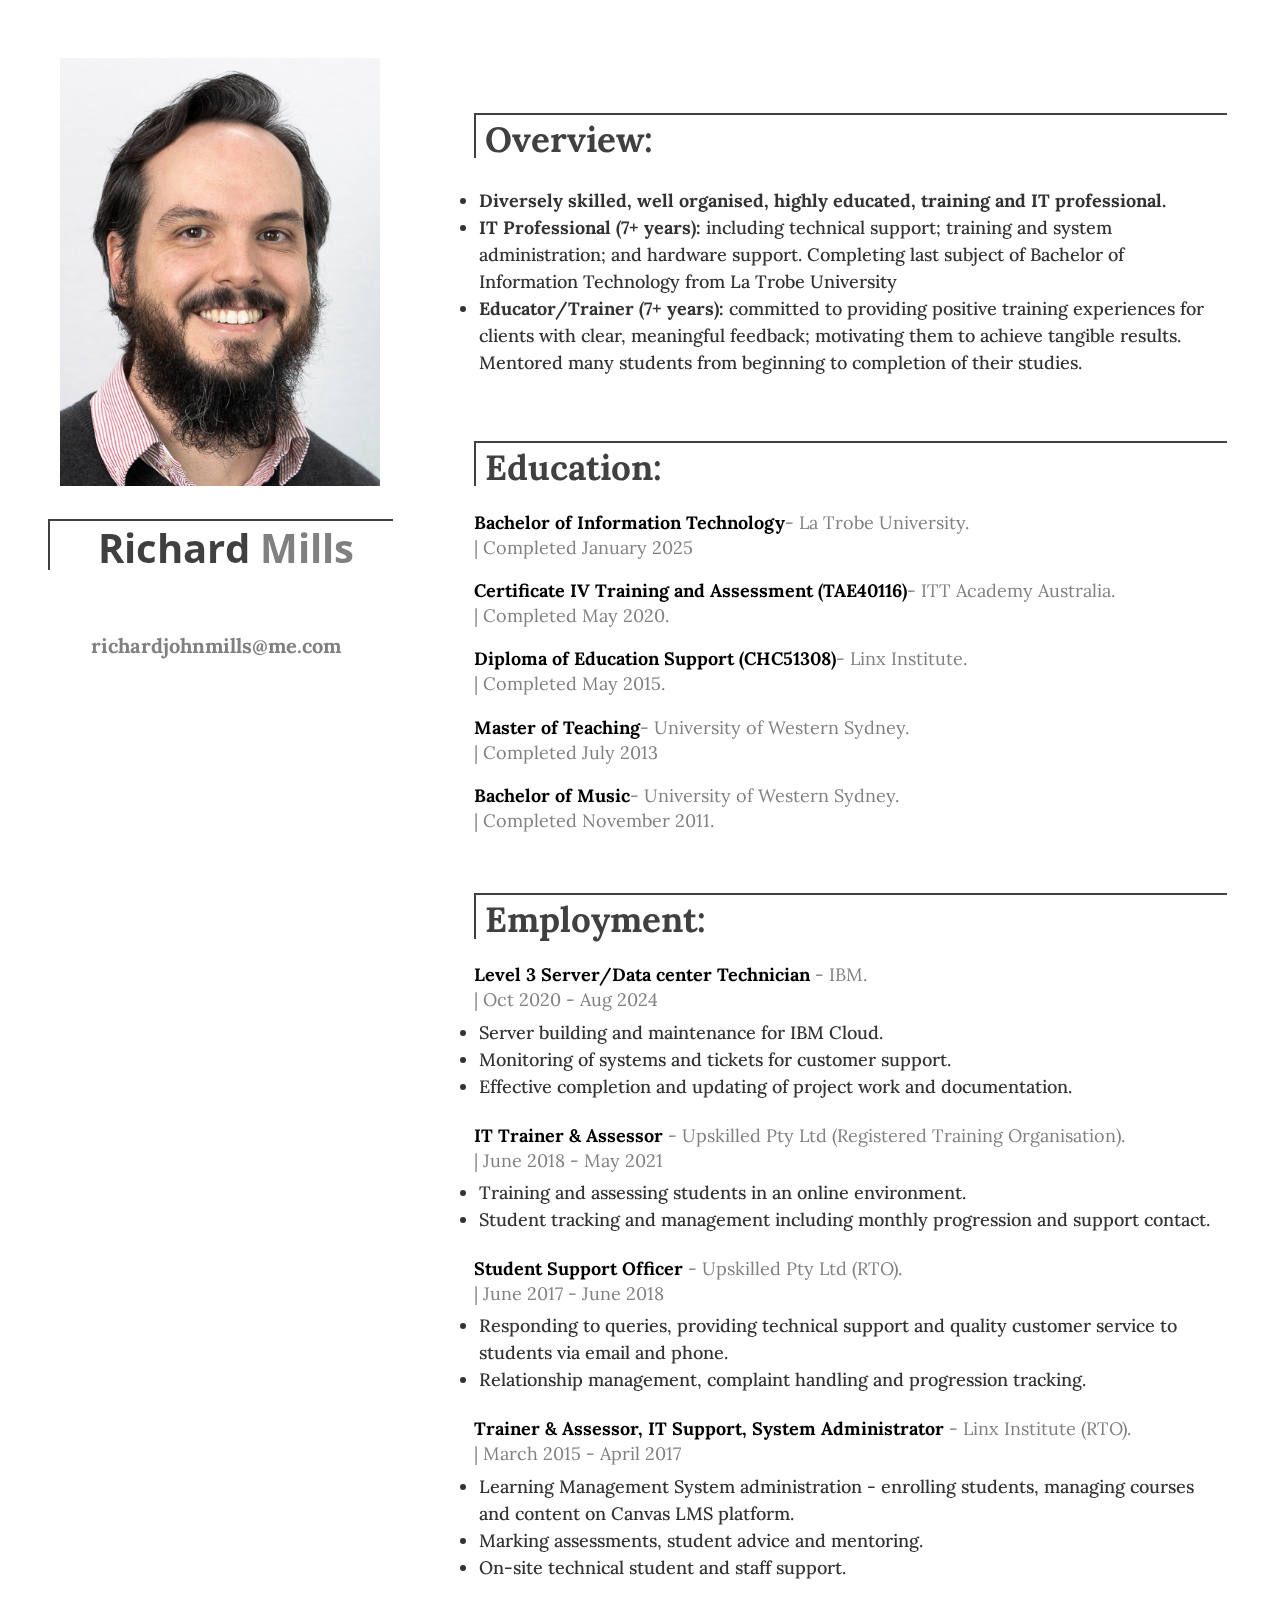
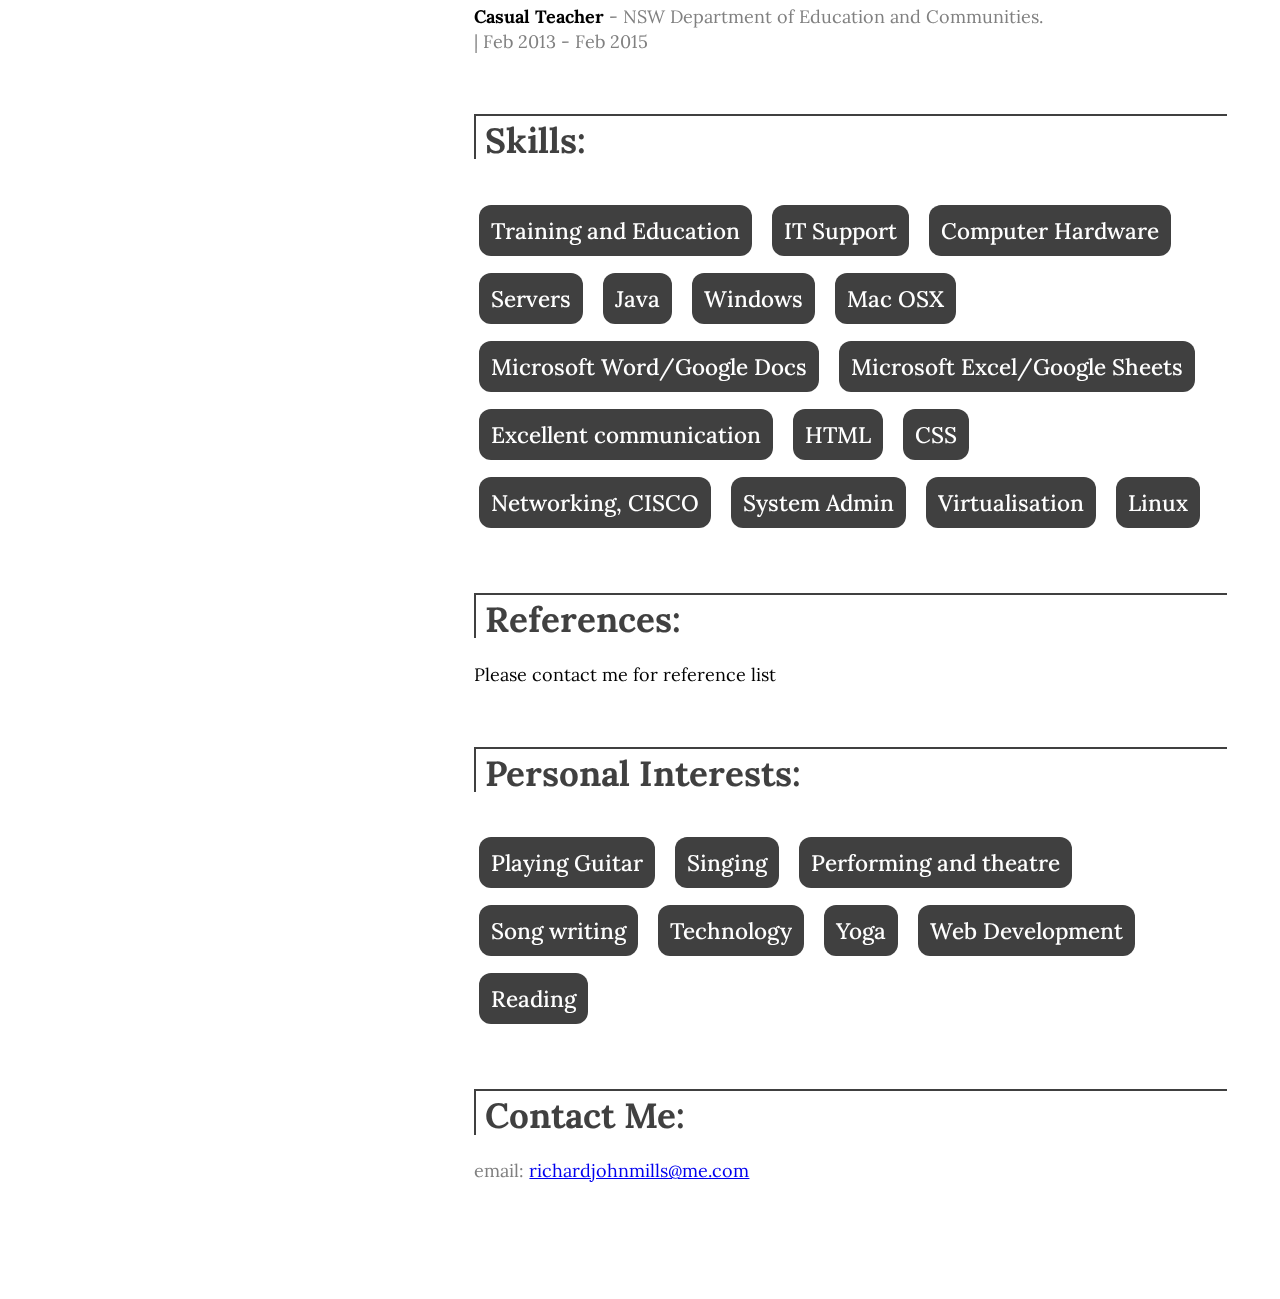
==== commit 6179c484: "Update index.html" ====
--- a/index.html
+++ b/index.html
@@ -52,23 +52,23 @@
       <!-- Education section -->
       <section>
         <h1>&nbsp;Education:</h1>
-        <p><strong>Bachelor of Information Technology </strong><em>- La Trobe University.</em><br>
+        <p><strong>Bachelor of Information Technology</strong><em>- La Trobe University.</em><br>
           <em>| Completed January 2025</em>
         </p>
 
-        <p><strong>Certificate IV Training and Assessment (TAE40116) </strong><em>- ITT Academy Australia.</em><br>
+        <p><strong>Certificate IV Training and Assessment (TAE40116)</strong><em>- ITT Academy Australia.</em><br>
           <em>| Completed May 2020.</em>
         </p>
 
-        <p><strong>Diploma of Education Support (CHC51308) </strong><em>- Linx Institute.</em><br>
+        <p><strong>Diploma of Education Support (CHC51308)</strong><em>- Linx Institute.</em><br>
           <em>| Completed May 2015.</em>
         </p>
 
-        <p><strong>Master of Teaching</strong> <em>- University of Western Sydney.</em><br>
+        <p><strong>Master of Teaching</strong><em>- University of Western Sydney.</em><br>
           <em>| Completed July 2013</em>
         </p>
 
-        <p><strong>Bachelor of Music </strong><em>- University of Western Sydney.</em><br>
+        <p><strong>Bachelor of Music</strong><em>- University of Western Sydney.</em><br>
           <em>| Completed November 2011.</em>
         </p>
       </section>
@@ -77,7 +77,7 @@
       <section>
         <h1>&nbsp;Employment:</h1>
         
-        <p><strong>Server/Data center Technician</strong><em> - IBM.<br>| Oct 2020 - Aug 2024</em>
+        <p><strong>Level 3 Server/Data center Technician</strong><em> - IBM.<br>| Oct 2020 - Aug 2024</em>
           <ul>
           <li>Server building and maintenance for IBM Cloud.</li>
           <li>Monitoring of systems and tickets for customer support.</li>
